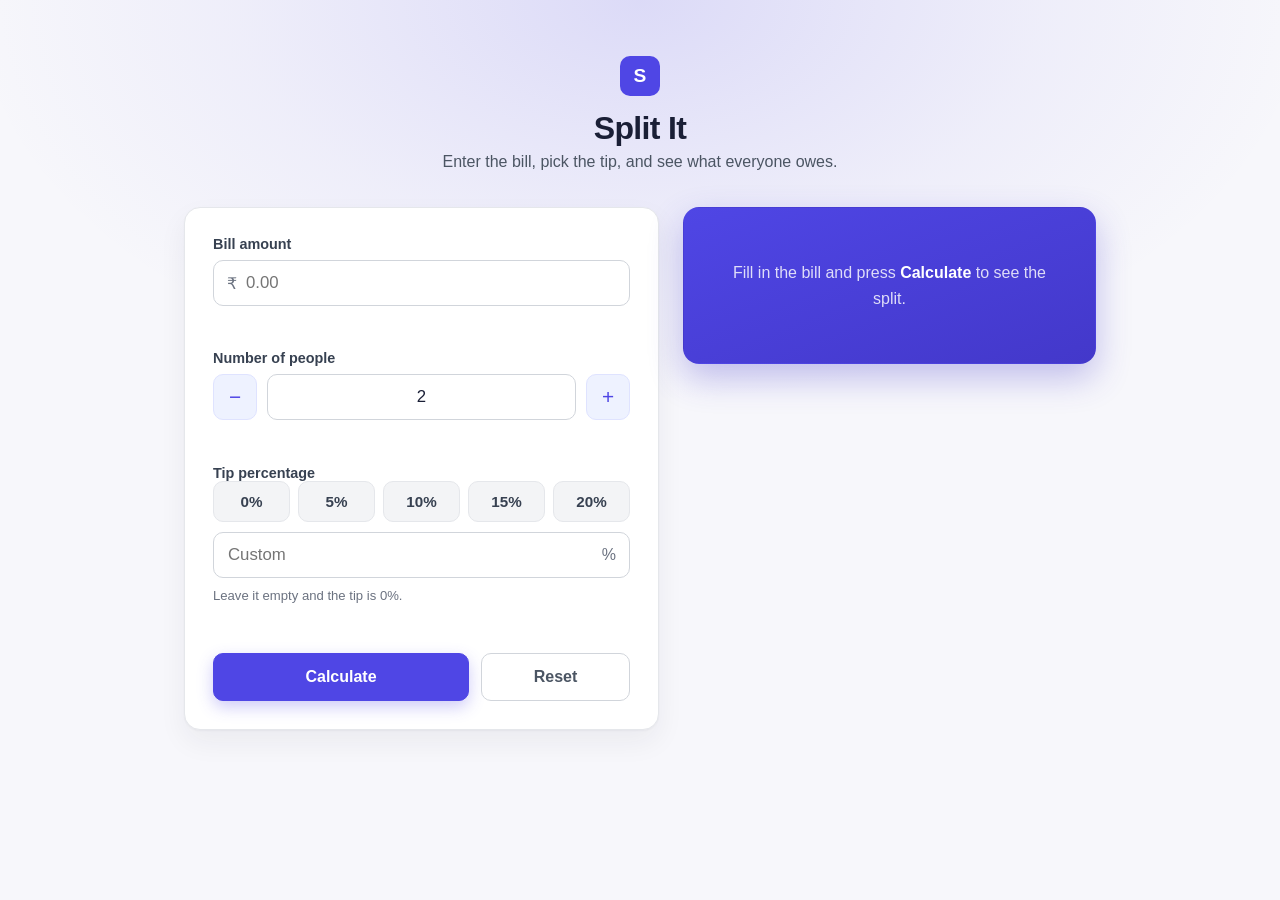
==== set10/index.html @ 59982a6c "Add Set10 bill-splitter; tweak Set9 layout Add a new mini app 'Split It' (Set10): HTML, CSS, JS and " ====
<!DOCTYPE html>
<html lang="en">

<head>
  <meta charset="UTF-8" />
  <meta name="viewport" content="width=device-width, initial-scale=1.0" />
  <title>Split It — Bill Splitter</title>
  <link rel="stylesheet" href="style.css" />
</head>

<body>
  <main class="page">
    <header class="page-head">
      <span class="brand-mark">S</span>
      <h1 class="page-title">Split It</h1>
      <p class="page-subtitle">Enter the bill, pick the tip, and see what everyone owes.</p>
    </header>

    <div class="layout">
      <!-- ------------------------------- the form ------------------------------ -->
      <form class="card calculator" id="bill-form" novalidate>
        <div class="field">
          <label class="field-label" for="bill">Bill amount</label>
          <div class="input-wrap">
            <span class="input-prefix" aria-hidden="true">₹</span>
            <input
              class="input has-prefix"
              type="number"
              id="bill"
              name="bill"
              min="0"
              step="0.01"
              placeholder="0.00"
              inputmode="decimal"
              autocomplete="off"
              aria-describedby="bill-error" />
          </div>
          <p class="error" id="bill-error" role="alert"></p>
        </div>

        <div class="field">
          <label class="field-label" for="people">Number of people</label>
          <div class="counter">
            <button class="counter-btn" type="button" id="people-minus" aria-label="One person fewer">&minus;</button>
            <input
              class="input counter-input"
              type="number"
              id="people"
              name="people"
              min="1"
              max="99"
              step="1"
              value="2"
              inputmode="numeric"
              autocomplete="off"
              aria-describedby="people-error" />
            <button class="counter-btn" type="button" id="people-plus" aria-label="One person more">+</button>
          </div>
          <p class="error" id="people-error" role="alert"></p>
        </div>

        <fieldset class="field tip-field">
          <legend class="field-label">Tip percentage</legend>
          <div class="tip-presets" id="tip-presets">
            <button class="tip-btn" type="button" data-tip="0">0%</button>
            <button class="tip-btn" type="button" data-tip="5">5%</button>
            <button class="tip-btn" type="button" data-tip="10">10%</button>
            <button class="tip-btn" type="button" data-tip="15">15%</button>
            <button class="tip-btn" type="button" data-tip="20">20%</button>
          </div>
          <div class="input-wrap tip-custom">
            <input
              class="input has-suffix"
              type="number"
              id="tip"
              name="tip"
              min="0"
              max="100"
              step="0.1"
              placeholder="Custom"
              inputmode="decimal"
              autocomplete="off"
              aria-label="Custom tip percentage"
              aria-describedby="tip-error" />
            <span class="input-suffix" aria-hidden="true">%</span>
          </div>
          <p class="hint">Leave it empty and the tip is 0%.</p>
          <p class="error" id="tip-error" role="alert"></p>
        </fieldset>

        <div class="actions">
          <button class="btn btn-primary" type="submit" id="calculate">Calculate</button>
          <button class="btn btn-ghost" type="button" id="reset">Reset</button>
        </div>
      </form>

      <!-- ------------------------------ the result ----------------------------- -->
      <section class="card result" id="result" aria-live="polite">
        <p class="result-empty" id="result-empty">
          Fill in the bill and press <strong>Calculate</strong> to see the split.
        </p>

        <div class="result-body" id="result-body" hidden>
          <p class="result-label">Each person pays</p>
          <p class="result-amount" id="per-person">₹0.00</p>

          <dl class="breakdown">
            <div class="breakdown-row">
              <dt>Bill</dt>
              <dd id="out-bill">₹0.00</dd>
            </div>
            <div class="breakdown-row">
              <dt>Tip <span class="muted" id="out-tip-rate">(0%)</span></dt>
              <dd id="out-tip">₹0.00</dd>
            </div>
            <div class="breakdown-row breakdown-total">
              <dt>Total</dt>
              <dd id="out-total">₹0.00</dd>
            </div>
            <div class="breakdown-row">
              <dt>Split between</dt>
              <dd id="out-people">2 people</dd>
            </div>
          </dl>

          <p class="rounding-note" id="rounding-note" hidden></p>
        </div>
      </section>
    </div>
  </main>

  <script src="script.js"></script>
</body>

</html>
---- set10/style.css ----
* {
  box-sizing: border-box;
}

body {
  margin: 0;
  min-height: 100vh;
  font-family: -apple-system, BlinkMacSystemFont, "Segoe UI", Roboto, sans-serif;
  background-color: #f7f7fb;
  background-image: radial-gradient(ellipse 70% 60% at 50% 0%,
      rgba(79, 70, 229, 0.16) 0%,
      rgba(79, 70, 229, 0.05) 45%,
      rgba(79, 70, 229, 0) 75%);
  background-repeat: no-repeat;
  background-attachment: fixed;
  color: #1a1f36;
}

/* ---------------------------------------------------------------- page ---- */

.page {
  max-width: 960px;
  margin: 0 auto;
  padding: 56px 24px 72px;
}

.page-head {
  text-align: center;
  margin-bottom: 36px;
}

.brand-mark {
  display: inline-flex;
  align-items: center;
  justify-content: center;
  width: 40px;
  height: 40px;
  border-radius: 10px;
  background: #4f46e5;
  color: #ffffff;
  font-size: 1.2rem;
  font-weight: 700;
}

.page-title {
  margin: 14px 0 6px;
  font-size: 2rem;
  letter-spacing: -0.02em;
}

.page-subtitle {
  margin: 0;
  color: #4b5563;
  font-size: 1rem;
}

.layout {
  display: grid;
  grid-template-columns: 1.15fr 1fr;
  gap: 24px;
  align-items: start;
}

.card {
  background: #ffffff;
  border: 1px solid #e5e7eb;
  border-radius: 16px;
  padding: 28px;
  box-shadow: 0 1px 2px rgba(26, 31, 54, 0.04),
    0 12px 28px rgba(26, 31, 54, 0.06);
}

/* --------------------------------------------------------------- fields ---- */

.calculator {
  display: flex;
  flex-direction: column;
  gap: 22px;
}

.field {
  display: flex;
  flex-direction: column;
  gap: 8px;
  margin: 0;
  padding: 0;
  border: 0;
}

.field-label {
  padding: 0;
  font-size: 0.9rem;
  font-weight: 600;
  color: #374151;
}

.input-wrap {
  position: relative;
  display: flex;
  align-items: center;
}

.input {
  width: 100%;
  padding: 12px 14px;
  font-family: inherit;
  font-size: 1.05rem;
  color: #1a1f36;
  background: #ffffff;
  border: 1px solid #d1d5db;
  border-radius: 10px;
  transition: border-color 0.2s ease, box-shadow 0.2s ease, background-color 0.2s ease;
}

.input:hover {
  border-color: #9ca3af;
}

.input:focus {
  outline: none;
  border-color: #4f46e5;
  box-shadow: 0 0 0 3px rgba(79, 70, 229, 0.18);
}

/* the number spinners fight with the +/- counter, so they go */
.input::-webkit-outer-spin-button,
.input::-webkit-inner-spin-button {
  -webkit-appearance: none;
  margin: 0;
}

.input[type="number"] {
  -moz-appearance: textfield;
  appearance: textfield;
}

.has-prefix {
  padding-left: 32px;
}

.has-suffix {
  padding-right: 34px;
}

.input-prefix,
.input-suffix {
  position: absolute;
  color: #6b7280;
  font-size: 1rem;
  pointer-events: none;
}

.input-prefix {
  left: 14px;
}

.input-suffix {
  right: 14px;
}

.input.is-invalid {
  border-color: #dc2626;
  background: #fef2f2;
}

.input.is-invalid:focus {
  box-shadow: 0 0 0 3px rgba(220, 38, 38, 0.18);
}

.hint {
  margin: 0;
  font-size: 0.82rem;
  color: #6b7280;
}

.error {
  margin: 0;
  min-height: 1.1em;
  font-size: 0.82rem;
  color: #dc2626;
}

/* -------------------------------------------------------------- counter ---- */

.counter {
  display: flex;
  align-items: center;
  gap: 10px;
}

.counter-btn {
  flex: 0 0 44px;
  height: 46px;
  font-family: inherit;
  font-size: 1.3rem;
  line-height: 1;
  color: #4f46e5;
  background: #eef2ff;
  border: 1px solid #dfe3ff;
  border-radius: 10px;
  cursor: pointer;
  transition: background-color 0.2s ease, color 0.2s ease, transform 0.15s ease;
}

.counter-btn:hover {
  background: #4f46e5;
  border-color: #4f46e5;
  color: #ffffff;
}

.counter-btn:active {
  transform: scale(0.94);
}

.counter-btn:disabled {
  color: #9ca3af;
  background: #f3f4f6;
  border-color: #e5e7eb;
  cursor: not-allowed;
  transform: none;
}

.counter-input {
  text-align: center;
}

/* ------------------------------------------------------------------ tip ---- */

.tip-field {
  gap: 10px;
}

.tip-presets {
  display: grid;
  grid-template-columns: repeat(5, 1fr);
  gap: 8px;
}

.tip-btn {
  padding: 11px 4px;
  font-family: inherit;
  font-size: 0.95rem;
  font-weight: 600;
  color: #374151;
  background: #f3f4f6;
  border: 1px solid #e5e7eb;
  border-radius: 10px;
  cursor: pointer;
  transition: background-color 0.2s ease, color 0.2s ease, border-color 0.2s ease;
}

.tip-btn:hover {
  background: #eef2ff;
  border-color: #c7d2fe;
  color: #4f46e5;
}

.tip-btn.is-active {
  background: #4f46e5;
  border-color: #4f46e5;
  color: #ffffff;
}

/* --------------------------------------------------------------- buttons ---- */

.actions {
  display: flex;
  gap: 12px;
  margin-top: 4px;
}

.btn {
  flex: 1;
  padding: 14px 20px;
  font-family: inherit;
  font-size: 1rem;
  font-weight: 600;
  border-radius: 10px;
  cursor: pointer;
  transition: background-color 0.2s ease, color 0.2s ease, border-color 0.2s ease,
    transform 0.15s ease, box-shadow 0.2s ease;
}

.btn-primary {
  flex: 2;
  color: #ffffff;
  background: #4f46e5;
  border: 1px solid #4f46e5;
  box-shadow: 0 6px 16px rgba(79, 70, 229, 0.28);
}

.btn-primary:hover {
  background: #4338ca;
  border-color: #4338ca;
  box-shadow: 0 8px 20px rgba(79, 70, 229, 0.34);
}

.btn-primary:active {
  transform: translateY(1px);
  box-shadow: 0 4px 12px rgba(79, 70, 229, 0.28);
}

.btn-ghost {
  color: #4b5563;
  background: #ffffff;
  border: 1px solid #d1d5db;
}

.btn-ghost:hover {
  background: #f3f4f6;
  border-color: #9ca3af;
  color: #1a1f36;
}

.btn-ghost:active {
  transform: translateY(1px);
}

/* one focus ring for everything that can be tabbed to */
.btn:focus-visible,
.tip-btn:focus-visible,
.counter-btn:focus-visible {
  outline: 2px solid #4f46e5;
  outline-offset: 2px;
}

/* --------------------------------------------------------------- result ---- */

.result {
  position: sticky;
  top: 24px;
  background: linear-gradient(160deg, #4f46e5 0%, #4338ca 100%);
  border-color: transparent;
  color: #ffffff;
  box-shadow: 0 14px 34px rgba(67, 56, 202, 0.3);
}

.result-empty {
  margin: 0;
  padding: 24px 4px;
  text-align: center;
  color: rgba(255, 255, 255, 0.82);
  line-height: 1.6;
}

.result-empty strong {
  color: #ffffff;
}

.result-label {
  margin: 0 0 4px;
  font-size: 0.85rem;
  letter-spacing: 0.04em;
  text-transform: uppercase;
  color: rgba(255, 255, 255, 0.72);
}

.result-amount {
  margin: 0 0 22px;
  font-size: 2.6rem;
  font-weight: 700;
  letter-spacing: -0.02em;
  line-height: 1.1;
}

.breakdown {
  margin: 0;
  padding-top: 18px;
  border-top: 1px solid rgba(255, 255, 255, 0.22);
}

.breakdown-row {
  display: flex;
  align-items: baseline;
  justify-content: space-between;
  gap: 16px;
  padding: 7px 0;
}

.breakdown dt {
  color: rgba(255, 255, 255, 0.82);
  font-size: 0.92rem;
}

.breakdown dd {
  margin: 0;
  font-variant-numeric: tabular-nums;
  font-weight: 600;
}

.breakdown .muted {
  color: rgba(255, 255, 255, 0.6);
}

.breakdown-total {
  margin-top: 6px;
  padding-top: 12px;
  border-top: 1px solid rgba(255, 255, 255, 0.22);
  font-size: 1.05rem;
}

.rounding-note {
  margin: 16px 0 0;
  font-size: 0.8rem;
  line-height: 1.5;
  color: rgba(255, 255, 255, 0.75);
}

/* the number gets a small nudge whenever it changes */
.result-amount.is-updated {
  animation: pop 0.28s ease;
}

@keyframes pop {
  0% {
    transform: scale(1);
  }

  45% {
    transform: scale(1.06);
  }

  100% {
    transform: scale(1);
  }
}

/* ------------------------------------------------------------ responsive ---- */

@media (max-width: 860px) {
  .layout {
    grid-template-columns: 1fr;
  }

  .result {
    position: static;
  }
}

@media (max-width: 480px) {
  .page {
    padding: 36px 16px 56px;
  }

  .card {
    padding: 22px;
  }

  .tip-presets {
    grid-template-columns: repeat(3, 1fr);
  }

  .actions {
    flex-direction: column;
  }

  .result-amount {
    font-size: 2.2rem;
  }
}

@media (prefers-reduced-motion: reduce) {

  *,
  *::before,
  *::after {
    animation-duration: 0.01ms !important;
    transition-duration: 0.01ms !important;
  }
}
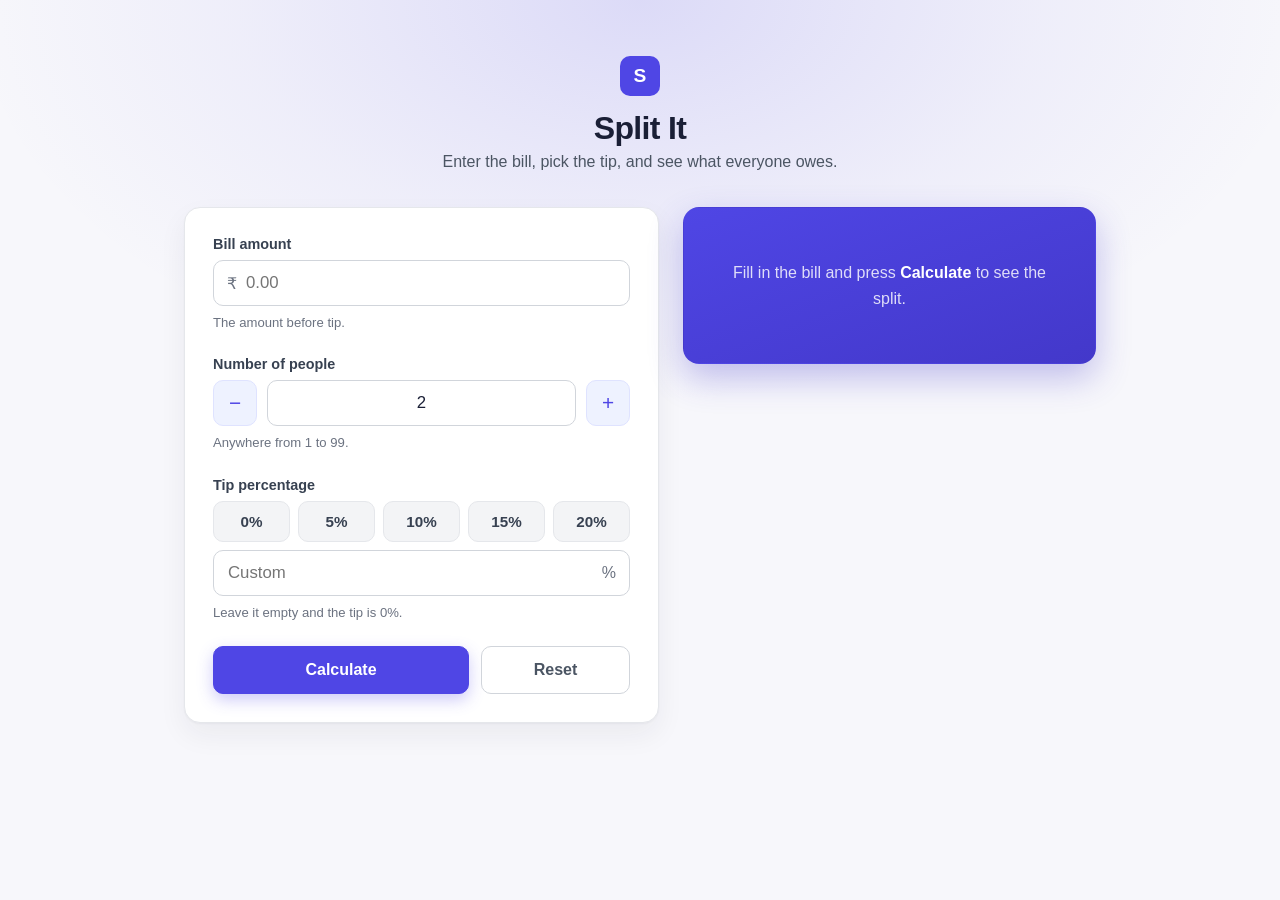
==== commit dad41ca9: "Set10: give each field one fixed note line so spacing never jumps Hints and errors now share a singl" ====
--- a/set10/index.html
+++ b/set10/index.html
@@ -33,9 +33,9 @@
               placeholder="0.00"
               inputmode="decimal"
               autocomplete="off"
-              aria-describedby="bill-error" />
+              aria-describedby="bill-note" />
           </div>
-          <p class="error" id="bill-error" role="alert"></p>
+          <p class="field-note" id="bill-note" aria-live="polite">The amount before tip.</p>
         </div>
 
         <div class="field">
@@ -53,10 +53,10 @@
               value="2"
               inputmode="numeric"
               autocomplete="off"
-              aria-describedby="people-error" />
+              aria-describedby="people-note" />
             <button class="counter-btn" type="button" id="people-plus" aria-label="One person more">+</button>
           </div>
-          <p class="error" id="people-error" role="alert"></p>
+          <p class="field-note" id="people-note" aria-live="polite">Anywhere from 1 to 99.</p>
         </div>
 
         <fieldset class="field tip-field">
@@ -81,11 +81,10 @@
               inputmode="decimal"
               autocomplete="off"
               aria-label="Custom tip percentage"
-              aria-describedby="tip-error" />
+              aria-describedby="tip-note" />
             <span class="input-suffix" aria-hidden="true">%</span>
           </div>
-          <p class="hint">Leave it empty and the tip is 0%.</p>
-          <p class="error" id="tip-error" role="alert"></p>
+          <p class="field-note" id="tip-note" aria-live="polite">Leave it empty and the tip is 0%.</p>
         </fieldset>
 
         <div class="actions">
--- a/set10/style.css
+++ b/set10/style.css
@@ -75,7 +75,7 @@
 .calculator {
   display: flex;
   flex-direction: column;
-  gap: 22px;
+  gap: 24px;
 }
 
 .field {
@@ -167,16 +167,17 @@
   box-shadow: 0 0 0 3px rgba(220, 38, 38, 0.18);
 }
 
-.hint {
-  margin: 0;
+/* One note per field, always rendered. It shows the hint, and an error takes
+   its place, so the height never changes and nothing below it jumps. */
+.field-note {
+  margin: 0;
+  min-height: 1.4em;
+  line-height: 1.4;
   font-size: 0.82rem;
   color: #6b7280;
 }
 
-.error {
-  margin: 0;
-  min-height: 1.1em;
-  font-size: 0.82rem;
+.field-note.is-error {
   color: #dc2626;
 }
 
@@ -226,8 +227,9 @@
 
 /* ------------------------------------------------------------------ tip ---- */
 
-.tip-field {
-  gap: 10px;
+/* a legend isn't a flex item, so the fieldset's gap skips it */
+.tip-field .field-label {
+  margin-bottom: 8px;
 }
 
 .tip-presets {
@@ -266,7 +268,6 @@
 .actions {
   display: flex;
   gap: 12px;
-  margin-top: 4px;
 }
 
 .btn {
